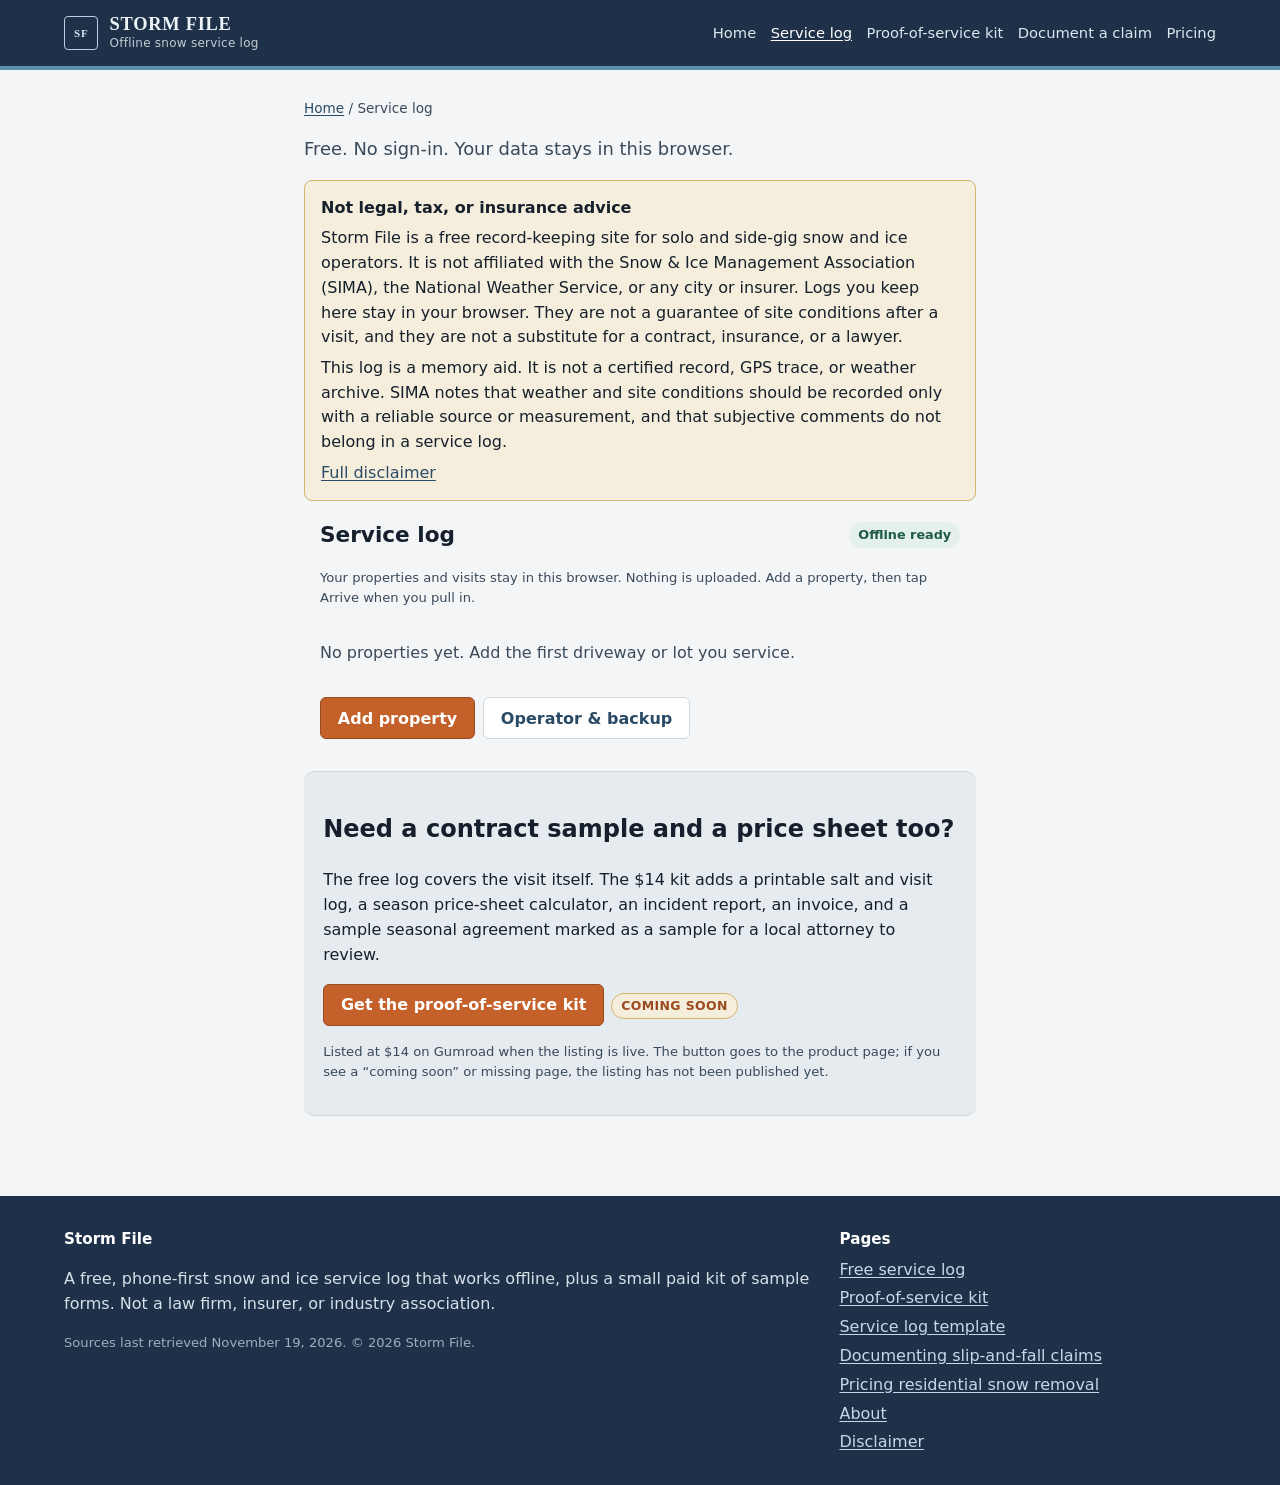
==== log/index.html @ 1f2a1096 "Add log, kit, about, and disclaimer pages" ====
<!doctype html>
<html lang="en">
<head>
  <meta charset="utf-8">
  <meta name="viewport" content="width=device-width, initial-scale=1">
  <title>Snow plow service log (free, offline) | Storm File</title>
  <meta name="description" content="Add properties, tap Arrive and Depart, log depth, salt, and photos. Data stays in your browser and works offline.">
  <link rel="canonical" href="https://spartan3055.github.io/snow-service-log/log/">
  <link rel="stylesheet" href="../style.css">
  <link rel="icon" href="../favicon.svg" type="image/svg+xml">
  <link rel="manifest" href="../manifest.webmanifest">
  <meta name="theme-color" content="#1e3148">
  <meta property="og:title" content="Snow plow service log (free, offline) | Storm File">
  <meta property="og:description" content="Add properties, tap Arrive and Depart, log depth, salt, and photos. Data stays in your browser and works offline.">
  <meta property="og:url" content="https://spartan3055.github.io/snow-service-log/log/">
  <meta property="og:type" content="website">
  <script type="application/ld+json">
[
  {
    "@context": "https://schema.org",
    "@type": "Organization",
    "@id": "https://spartan3055.github.io/snow-service-log/#org",
    "name": "Storm File",
    "url": "https://spartan3055.github.io/snow-service-log/",
    "description": "A free offline snow and ice service log for solo plow operators, plus a paid proof-of-service kit."
  },
  {
    "@context": "https://schema.org",
    "@type": "WebSite",
    "@id": "https://spartan3055.github.io/snow-service-log/#website",
    "name": "Storm File",
    "url": "https://spartan3055.github.io/snow-service-log/",
    "publisher": {
      "@id": "https://spartan3055.github.io/snow-service-log/#org"
    }
  },
  {
    "@context": "https://schema.org",
    "@type": "WebApplication",
    "name": "Storm File service log",
    "url": "https://spartan3055.github.io/snow-service-log/log/",
    "applicationCategory": "BusinessApplication",
    "operatingSystem": "Any",
    "offers": {
      "@type": "Offer",
      "price": "0",
      "priceCurrency": "USD"
    },
    "description": "A free, offline, no-account snow and ice service log for solo plow operators.",
    "publisher": {
      "@id": "https://spartan3055.github.io/snow-service-log/#org"
    }
  }
]
</script>
  
</head>
<body>
  <a class="skip" href="#main">Skip to content</a>
  
<header class="site-header">
  <div class="wrap bar">
    <a class="wordmark" href="../">
      <span class="mark" aria-hidden="true">SF</span>
      <span><strong>STORM FILE</strong><span class="tag">Offline snow service log</span></span>
    </a>
    <nav class="primary" aria-label="Primary">
      <a href="../">Home</a>
      <a href="../log/" aria-current="page">Service log</a>
      <a href="../kit/">Proof-of-service kit</a>
      <a href="../guides/how-to-document-snow-removal-for-slip-and-fall-claims/">Document a claim</a>
      <a href="../guides/how-to-price-residential-snow-removal/">Pricing</a>
    </nav>
  </div>
</header>
  <main id="main">
    
<div class="wrap narrow">
  <p class="crumbs"><a href="../">Home</a> / Service log</p>
  <p class="lede">Free. No sign-in. Your data stays in this browser.</p>
  
<aside class="disclaimer" role="note">
  <strong>Not legal, tax, or insurance advice</strong>
  <p>Storm File is a free record-keeping site for solo and side-gig snow and ice operators. It is not affiliated with the Snow &amp; Ice Management Association (SIMA), the National Weather Service, or any city or insurer. Logs you keep here stay in your browser. They are not a guarantee of site conditions after a visit, and they are not a substitute for a contract, insurance, or a lawyer.</p>
  <p>This log is a memory aid. It is not a certified record, GPS trace, or weather archive. SIMA notes that weather and site conditions should be recorded only with a reliable source or measurement, and that subjective comments do not belong in a service log.</p>
  <p><a href="../disclaimer/">Full disclaimer</a></p>
</aside>
  <div id="storm-app">
    <p>This log needs JavaScript, which is turned off in your browser. You can still read the <a href="../guides/snow-plow-service-log-template/">field list</a> or use the printable log in the <a href="../kit/">proof-of-service kit</a>.</p>
  </div>
  <div class="cta-band" style="margin-top:2rem;padding:1.2rem;border-radius:10px">
    <h2>Need a contract sample and a price sheet too?</h2>
    <p>The free log covers the visit itself. The $14 kit adds a printable salt and visit log, a season price-sheet calculator, an incident report, an invoice, and a sample seasonal agreement marked as a sample for a local attorney to review.</p>
    <p><a class="btn btn-salt" href="https://plainlygiven.gumroad.com/l/snow-proof-kit" rel="noopener">Get the proof-of-service kit</a><span class="badge soon">Coming soon</span></p><p class="tiny">Listed at $14 on Gumroad when the listing is live. The button goes to the product page; if you see a “coming soon” or missing page, the listing has not been published yet.</p>
  </div>
</div>
<script src="../app.js" defer></script>

  </main>
  
<footer class="site-footer">
  <div class="wrap">
    <div>
      <h2>Storm File</h2>
      <p>A free, phone-first snow and ice service log that works offline, plus a small paid kit of sample forms. Not a law firm, insurer, or industry association.</p>
      <p class="tiny">Sources last retrieved November 19, 2026. © 2026 Storm File.</p>
    </div>
    <div>
      <h2>Pages</h2>
      <ul>
        <li><a href="../log/">Free service log</a></li>
        <li><a href="../kit/">Proof-of-service kit</a></li>
        <li><a href="../guides/snow-plow-service-log-template/">Service log template</a></li>
        <li><a href="../guides/how-to-document-snow-removal-for-slip-and-fall-claims/">Documenting slip-and-fall claims</a></li>
        <li><a href="../guides/how-to-price-residential-snow-removal/">Pricing residential snow removal</a></li>
        <li><a href="../about/">About</a></li>
        <li><a href="../disclaimer/">Disclaimer</a></li>
      </ul>
    </div>
  </div>
</footer>
</body>
</html>
---- style.css ----
/* Storm File — public site + log app. System fonts only; no external requests. */
:root{
  --ink:#15202c;
  --ink-soft:#3a4a5a;
  --slate:#1e3148;
  --steel:#2a4a66;
  --ice:#5b8fad;
  --ice-deep:#3d6d8a;
  --salt:#c4612a;
  --salt-deep:#9a4a1f;
  --paper:#f3f5f7;
  --paper-2:#e6ebf0;
  --card:#ffffff;
  --line:#cfd7df;
  --ok:#1f5a46;
  --ok-bg:#e4f0ea;
  --warn-bg:#f6eedc;
  --warn-line:#d4b56a;
  --danger:#8b2e1f;
  --focus:#2a4a66;
  --max:72rem;
  --prose:42rem;
  --shadow:0 1px 0 rgba(21,32,44,.04), 0 8px 24px rgba(21,32,44,.06);
}
*{box-sizing:border-box}
html{scroll-behavior:smooth}
body{
  margin:0;
  background:var(--paper);
  color:var(--ink);
  font:16px/1.55 "Segoe UI", system-ui, -apple-system, Roboto, Helvetica, Arial, sans-serif;
  text-rendering:optimizeLegibility;
}
img,svg{max-width:100%;height:auto}
a{color:var(--steel);text-underline-offset:2px}
a:hover{color:var(--salt-deep)}
:focus-visible{outline:3px solid var(--ice);outline-offset:2px}
button,input,select,textarea{font:inherit}
.skip{
  position:absolute;left:-999px;top:0;
  background:var(--ink);color:#fff;padding:.5rem 1rem;z-index:20
}
.skip:focus{left:1rem;top:1rem}
.wrap{width:min(var(--max), calc(100% - 2rem));margin-inline:auto}
.wrap.narrow{width:min(var(--prose), calc(100% - 2rem))}

/* Header */
.site-header{
  background:var(--slate);
  color:#eef3f7;
  border-bottom:4px solid var(--ice);
}
.site-header .bar{
  display:flex;align-items:center;justify-content:space-between;
  gap:1rem;padding:.85rem 0;flex-wrap:wrap
}
.wordmark{
  display:flex;align-items:center;gap:.7rem;color:#eef3f7;text-decoration:none
}
.wordmark:hover{color:#fff}
.mark{
  width:2.15rem;height:2.15rem;flex:none;
  border:1.5px solid #b7d0df;border-radius:4px;
  display:grid;place-items:center;
  font:700 11px/1 "Iowan Old Style","Palatino Linotype",Palatino,Georgia,serif;
  letter-spacing:.08em;color:#d5e6ef
}
.wordmark strong{
  display:block;
  font:650 1.15rem/1.1 "Iowan Old Style","Palatino Linotype",Palatino,Georgia,serif;
  letter-spacing:.04em
}
.wordmark span.tag{display:block;font-size:.75rem;letter-spacing:.02em;opacity:.8;font-weight:400}
nav.primary{display:flex;flex-wrap:wrap;gap:.15rem .9rem;font-size:.92rem}
nav.primary a{color:#dce6ee;text-decoration:none;padding:.2rem 0}
nav.primary a:hover,nav.primary a[aria-current="page"]{color:#fff;text-decoration:underline}

/* Hero */
.hero{
  background:linear-gradient(180deg,var(--slate) 0%, var(--steel) 100%);
  color:#eef3f7;padding:2.4rem 0 2.6rem
}
.hero h1{
  margin:0 0 .7rem;
  font:700 clamp(1.7rem, 4vw, 2.4rem)/1.15 "Iowan Old Style","Palatino Linotype",Palatino,Georgia,serif
}
.hero p{margin:0 0 1.1rem;max-width:40rem;color:#d5e0e8}
.hero .actions{display:flex;flex-wrap:wrap;gap:.6rem}
.btn{
  display:inline-flex;align-items:center;justify-content:center;gap:.4rem;
  padding:.65rem 1.05rem;border-radius:6px;border:1px solid transparent;
  text-decoration:none;font-weight:650;cursor:pointer;line-height:1.2
}
.btn:hover{filter:brightness(1.05)}
.btn-salt{background:var(--salt);color:#fff;border-color:var(--salt-deep)}
.btn-salt:hover{color:#fff}
.btn-ice{background:var(--ice);color:#10202a;border-color:var(--ice-deep)}
.btn-ice:hover{color:#10202a}
.btn-ghost{background:transparent;color:#eef3f7;border-color:#8aa8bb}
.btn-ghost:hover{color:#fff;border-color:#fff}
.btn-outline{background:var(--card);color:var(--steel);border-color:var(--line)}
.btn-danger{background:transparent;color:var(--danger);border-color:#e3c4be}
.btn[disabled],.btn:disabled{opacity:.5;cursor:not-allowed;filter:none}
.btn-lg{padding:.9rem 1.2rem;font-size:1.05rem;min-height:3rem}

/* Content */
main{padding:1.75rem 0 3rem}
article.wrap h1, article.wrap h2, .prose h1, .prose h2, .prose h3{
  font-family:"Iowan Old Style","Palatino Linotype",Palatino,Georgia,serif;
  line-height:1.2
}
article.wrap h1,.prose h1{font-size:1.85rem;margin:0 0 .8rem}
article.wrap h2,.prose h2{font-size:1.3rem;margin:1.6rem 0 .5rem}
article.wrap h3,.prose h3{font-size:1.08rem;margin:1.2rem 0 .4rem}
.lede{font-size:1.12rem;color:var(--ink-soft);margin:0 0 1rem}
.crumbs{font-size:.85rem;color:var(--ink-soft);margin:0 0 1rem}
.crumbs a{color:var(--steel)}
.disclaimer,aside.disclaimer{
  background:var(--warn-bg);border:1px solid var(--warn-line);
  border-radius:8px;padding: .9rem 1rem;margin:1.1rem 0
}
.disclaimer p{margin:.35rem 0 0}
.disclaimer strong{display:block;margin:0 0 .15rem}
.card{
  background:var(--card);border:1px solid var(--line);border-radius:10px;
  padding:1.1rem 1.15rem;box-shadow:var(--shadow)
}
.grid-3,.grid-2{display:grid;gap:1rem}
.grid-3{grid-template-columns:repeat(auto-fit,minmax(16rem,1fr))}
.grid-2{grid-template-columns:repeat(auto-fit,minmax(18rem,1fr))}
.card h2,.card h3{margin-top:0}
.muted,.tiny{color:var(--ink-soft)}
.tiny{font-size:.82rem}
ol.steps,ul.plain{padding-left:1.2rem}
.source-list{font-size:.92rem}
.source-list li{margin:.3rem 0}
.cta-band{
  background:var(--paper-2);border-top:1px solid var(--line);border-bottom:1px solid var(--line);
  padding:1.6rem 0;margin:2rem 0
}
.price{
  font:700 2rem/1 "Iowan Old Style","Palatino Linotype",Palatino,Georgia,serif;
  color:var(--slate)
}
.badge{
  display:inline-block;background:var(--warn-bg);color:var(--salt-deep);
  border:1px solid var(--warn-line);border-radius:999px;padding:.15rem .6rem;
  font-size:.78rem;font-weight:700;letter-spacing:.03em;text-transform:uppercase
}
.soon{margin-left:.4rem}

/* Footer */
.site-footer{
  background:var(--slate);color:#d5e0e8;padding:2rem 0 1.6rem;margin-top:auto
}
.site-footer .wrap{display:grid;gap:1.4rem;grid-template-columns:2fr 1fr}
.site-footer h2{color:#fff;font-size:.95rem;margin:0 0 .4rem}
.site-footer a{color:#c5d8e6}
.site-footer ul{list-style:none;margin:0;padding:0}
.site-footer li{margin:.25rem 0}
.site-footer .tiny{color:#9aafbd}

/* App */
#storm-app{max-width:40rem;margin:0 auto}
.app-bar{
  display:flex;align-items:center;justify-content:space-between;gap:.6rem;
  margin:0 0 1rem;flex-wrap:wrap
}
.app-bar h1{font-size:1.35rem;margin:0}
.status-pill{
  font-size:.8rem;font-weight:650;padding:.2rem .55rem;border-radius:999px;
  background:var(--ok-bg);color:var(--ok)
}
.status-pill.off{background:var(--paper-2);color:var(--ink-soft)}
.property-list{list-style:none;margin:0;padding:0;display:grid;gap:.7rem}
.property-list a,.visit-row{
  display:block;background:var(--card);border:1px solid var(--line);
  border-radius:10px;padding:.9rem 1rem;text-decoration:none;color:inherit;
  box-shadow:var(--shadow)
}
.property-list a:hover,.visit-row:hover{border-color:var(--ice)}
.property-list strong{display:block}
.visit-list{list-style:none;margin:0;padding:0;display:grid;gap:.55rem}
.visit-row{cursor:pointer}
.visit-row .meta{display:flex;flex-wrap:wrap;gap:.4rem .8rem;font-size:.86rem;color:var(--ink-soft);margin-top:.25rem}
.open-visit{
  background:#eef6ea;border:1px solid #b7d4c2;border-radius:10px;
  padding:1rem;margin:0 0 1rem
}
.punch{
  display:grid;grid-template-columns:1fr 1fr;gap:.7rem;margin:1rem 0
}
.punch .btn{width:100%;flex-direction:column;min-height:4.2rem}
.punch .btn small{display:block;font-weight:500;opacity:.85;margin-top:.25rem;font-size:.78rem}
.form-grid{display:grid;gap:.75rem}
label.field{display:grid;gap:.25rem;font-weight:650;font-size:.92rem}
label.field input,label.field select,label.field textarea{
  font-weight:400;width:100%;padding:.55rem .65rem;border:1px solid var(--line);
  border-radius:6px;background:var(--card)
}
label.field textarea{min-height:4.5rem;resize:vertical}
.checks{display:grid;gap:.35rem;font-weight:400}
.checks label{display:flex;align-items:center;gap:.45rem;font-weight:500}
.row-2{display:grid;grid-template-columns:1fr 1fr;gap:.7rem}
.actions-row{display:flex;flex-wrap:wrap;gap:.5rem;margin-top:1rem}
.thumbs{display:flex;flex-wrap:wrap;gap:.5rem;margin-top:.4rem}
.thumbs figure{
  margin:0;position:relative;width:5.5rem;height:5.5rem;
  border-radius:6px;overflow:hidden;border:1px solid var(--line)
}
.thumbs img{width:100%;height:100%;object-fit:cover;display:block}
.thumbs button{
  position:absolute;top:2px;right:2px;border:0;background:#000a;color:#fff;
  border-radius:4px;padding:0 .3rem;cursor:pointer;line-height:1.3
}
.hint{font-weight:400;color:var(--ink-soft);font-size:.82rem}
.empty{color:var(--ink-soft);padding:1rem 0}
.storage-warn{background:#f8e8e4;border:1px solid #e3c4be;border-radius:8px;padding:.7rem .9rem;margin:.7rem 0}

/* Print report */
.report-header{margin-bottom:1rem}
.report table{width:100%;border-collapse:collapse;font-size:.88rem;margin:0 0 1.2rem}
.report th,.report td{border:1px solid #c5ced6;padding:.4rem .5rem;vertical-align:top;text-align:left}
.report th{background:#1e3148;color:#fff}
.report .photo-grid{display:grid;grid-template-columns:repeat(auto-fill,minmax(8rem,1fr));gap:.5rem;margin:.4rem 0 0}
.report .photo-grid img{width:100%;height:auto;border:1px solid #c5ced6}
@media print{
  .site-header, .site-footer, .skip, .no-print, nav, .actions-row, .app-bar .btn{display:none !important}
  body{background:#fff;color:#000}
  a{color:#000;text-decoration:none}
  .disclaimer{break-inside:avoid}
  .report, #storm-app{max-width:none}
  .wrap, .wrap.narrow{width:auto;margin:0;padding:0}
  main{padding:0}
  .visit-block{break-inside:avoid;margin-bottom:1rem}
}

@media (max-width:640px){
  .site-footer .wrap{grid-template-columns:1fr}
  .row-2,.punch{grid-template-columns:1fr}
  nav.primary{width:100%}
}
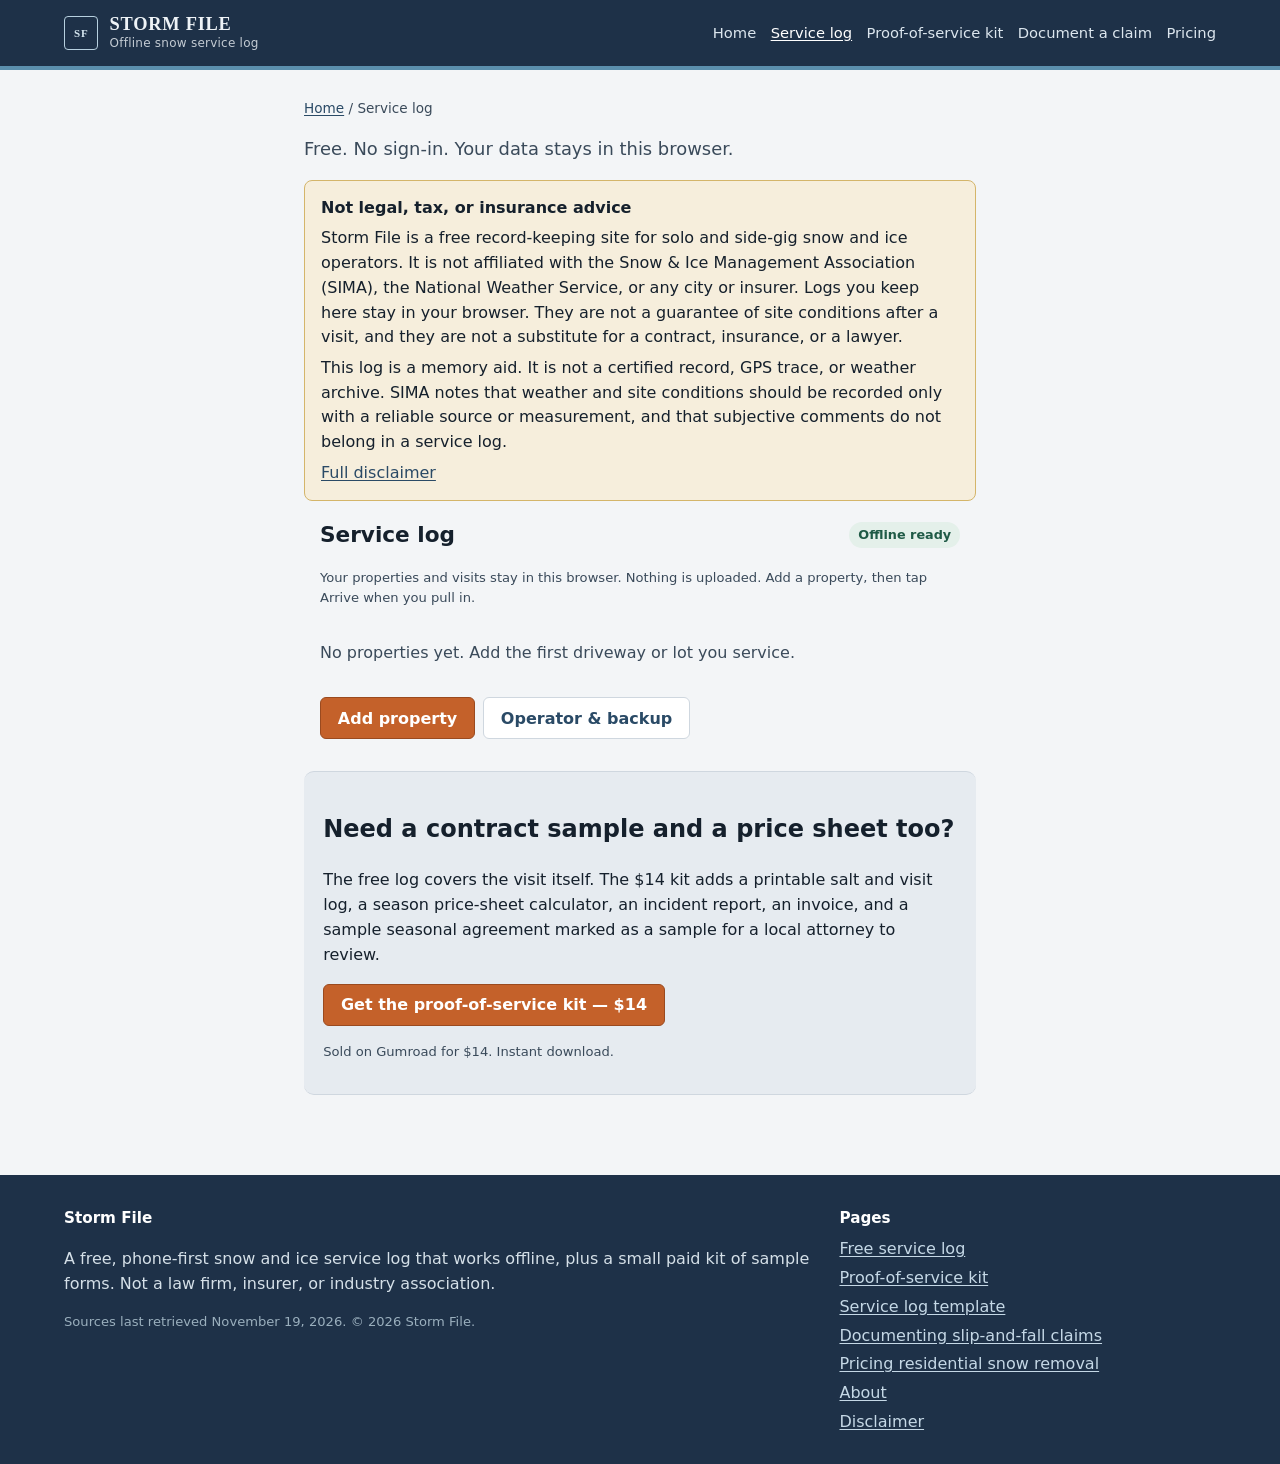
==== commit 63fa8b02: "Activate $14 Gumroad buy buttons; remove coming-soon notes" ====
--- a/log/index.html
+++ b/log/index.html
@@ -91,7 +91,7 @@
   <div class="cta-band" style="margin-top:2rem;padding:1.2rem;border-radius:10px">
     <h2>Need a contract sample and a price sheet too?</h2>
     <p>The free log covers the visit itself. The $14 kit adds a printable salt and visit log, a season price-sheet calculator, an incident report, an invoice, and a sample seasonal agreement marked as a sample for a local attorney to review.</p>
-    <p><a class="btn btn-salt" href="https://plainlygiven.gumroad.com/l/snow-proof-kit" rel="noopener">Get the proof-of-service kit</a><span class="badge soon">Coming soon</span></p><p class="tiny">Listed at $14 on Gumroad when the listing is live. The button goes to the product page; if you see a “coming soon” or missing page, the listing has not been published yet.</p>
+    <p><a class="btn btn-salt" href="https://plainlygiven.gumroad.com/l/snow-proof-kit" rel="noopener">Get the proof-of-service kit — $14</a></p><p class="tiny">Sold on Gumroad for $14. Instant download.</p>
   </div>
 </div>
 <script src="../app.js" defer></script>
